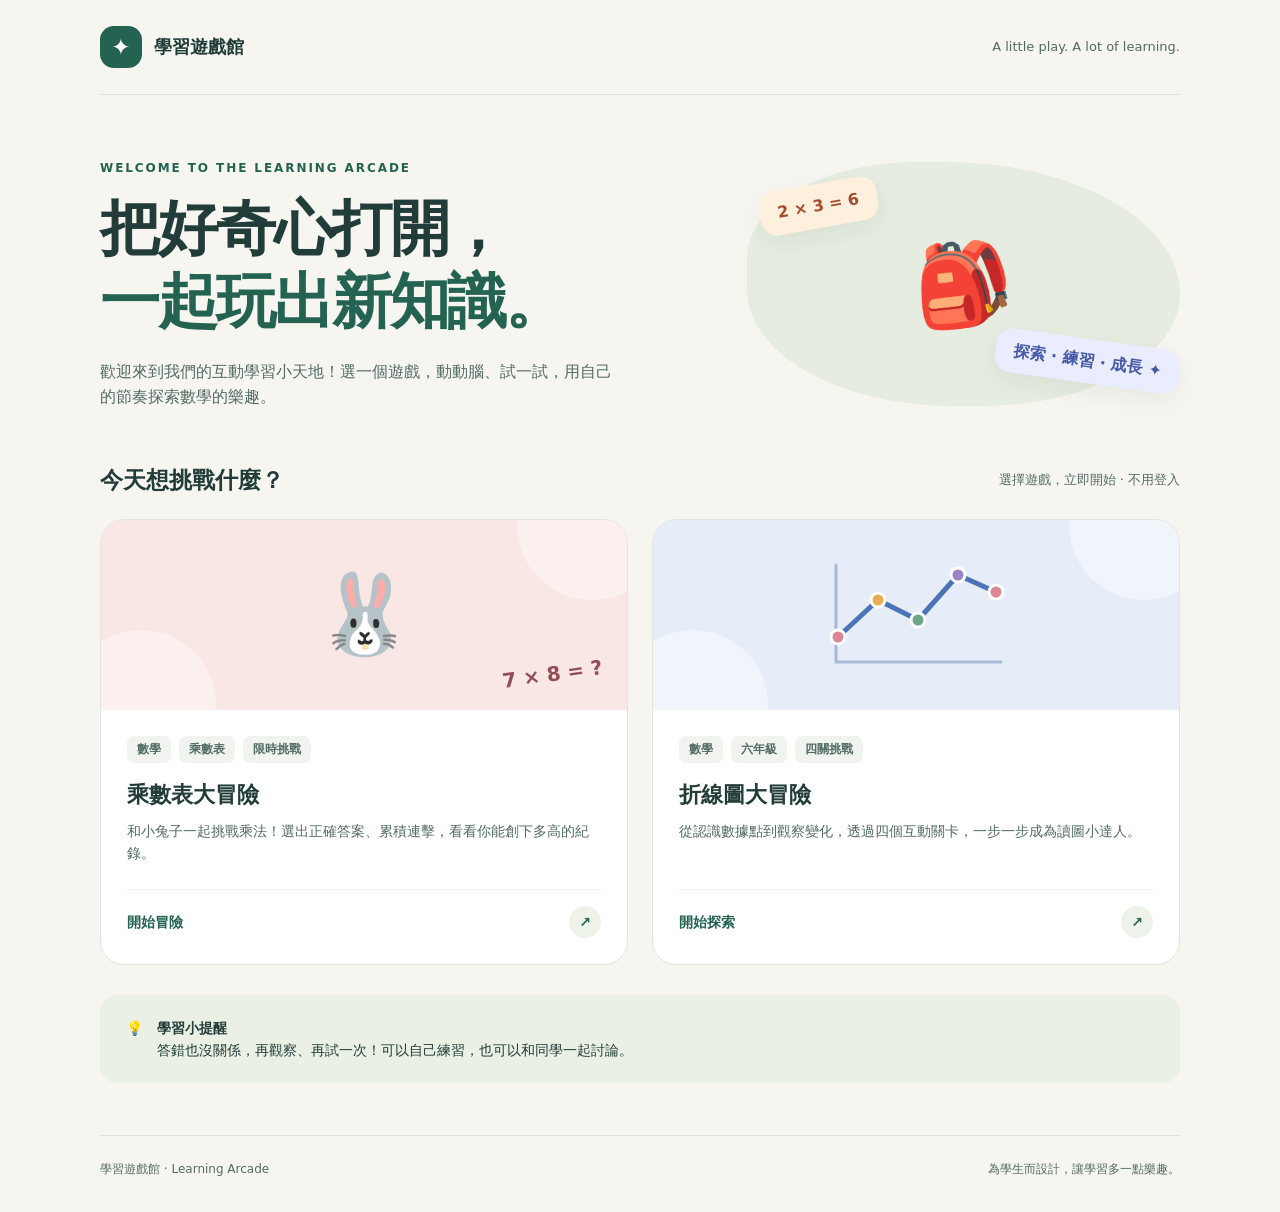
==== index.html @ dd7ea0e2 "Publish learning arcade and student HTML games" ====
<!DOCTYPE html>
<html lang="zh-Hant">
<head>
  <meta charset="UTF-8">
  <meta name="viewport" content="width=device-width, initial-scale=1.0">
  <meta name="description" content="學生的互動學習遊戲館：透過乘數表及折線圖小遊戲，讓數學學習更有趣。">
  <meta name="theme-color" content="#f6f5f0">
  <title>學習遊戲館 · Learning Arcade</title>
  <style>
    :root { color-scheme: light; --ink: #223d39; --muted: #526b65; --green: #246352; }
    * { box-sizing: border-box; }
    body { margin: 0; color: var(--ink); background: #f6f5f0; font-family: "Microsoft JhengHei", "PingFang TC", system-ui, sans-serif; line-height: 1.6; }
    a { color: inherit; }
    .wrap { width: min(1080px, calc(100% - 40px)); margin: 0 auto; }
    .skip-link { position: absolute; left: 20px; top: -100px; padding: 12px 20px; background: white; z-index: 2; }
    .skip-link:focus { top: 12px; }
    header { display: flex; align-items: center; justify-content: space-between; gap: 16px; padding: 26px 0; border-bottom: 1px solid #dce3d9; }
    .brand { display: flex; align-items: center; gap: 12px; font-weight: 800; font-size: 18px; }
    .brand-icon { display: grid; place-items: center; width: 42px; height: 42px; background: var(--green); color: white; border-radius: 14px; font-size: 23px; }
    .header-note { color: var(--muted); font-size: 13px; }
    .hero { display: grid; grid-template-columns: 1.4fr 1fr; align-items: center; gap: 40px; padding: 64px 0 52px; }
    .eyebrow { margin: 0 0 14px; color: var(--green); font-size: 12px; font-weight: 800; letter-spacing: .16em; }
    h1 { margin: 0 0 20px; font-size: clamp(36px, 5.5vw, 60px); line-height: 1.22; letter-spacing: -.035em; }
    h1 span { color: var(--green); }
    .intro { max-width: 520px; margin: 0; color: var(--muted); font-size: 16px; }
    .hero-art { position: relative; min-height: 244px; display: grid; place-items: center; background: #e6ecdf; border-radius: 42% 58% 49% 51%; }
    .art-main { font-size: 80px; transform: rotate(-8deg); }
    .sticker { position: absolute; background: #fff; padding: 9px 18px; border-radius: 16px; box-shadow: 0 8px 24px #223d3910; font-weight: 800; }
    .sticker.first { top: 22px; left: 12px; transform: rotate(-10deg); color: #a44c2d; background: #fff0dd; }
    .sticker.second { bottom: 24px; right: 0; transform: rotate(8deg); color: #465aa6; background: #e9edff; }
    .section-heading { display: flex; align-items: center; justify-content: space-between; gap: 16px; margin-bottom: 20px; }
    h2 { margin: 0; font-size: 23px; }
    .section-heading p { margin: 0; color: var(--muted); font-size: 13px; }
    .games { display: grid; grid-template-columns: repeat(2, minmax(0, 1fr)); gap: 24px; }
    .game { display: flex; flex-direction: column; border: 1px solid #e1e5dc; border-radius: 24px; overflow: hidden; text-decoration: none; background: #fff; transition: transform .2s, box-shadow .2s; }
    .game:hover { transform: translateY(-5px); box-shadow: 0 16px 32px #223d3910; }
    a:focus-visible { outline: 3px solid var(--green); outline-offset: 5px; }
    .game-art { position: relative; height: 190px; display: grid; place-items: center; overflow: hidden; }
    .pink { background: #f9e7e5; }
    .blue { background: #e6edf8; }
    .game-art::before, .game-art::after { content: ""; position: absolute; width: 150px; height: 150px; border-radius: 50%; background: #ffffff60; }
    .game-art::before { left: -35px; bottom: -70px; }
    .game-art::after { right: -40px; top: -70px; }
    .rabbit { font-size: 78px; }
    .equation { position: absolute; right: 24px; bottom: 20px; color: #944d54; font-size: 20px; font-weight: 800; transform: rotate(-8deg); }
    .chart { width: 200px; height: 130px; }
    .game-content { display: flex; flex-direction: column; flex: 1; padding: 26px; }
    .tags { display: flex; flex-wrap: wrap; gap: 8px; margin-bottom: 14px; }
    .tag { font-size: 12px; font-weight: 700; padding: 4px 10px; background: #f1f4ee; border-radius: 7px; color: #526b65; }
    h3 { font-size: 22px; margin: 0 0 8px; }
    .description { color: var(--muted); margin: 0 0 24px; font-size: 14px; }
    .play { display: flex; align-items: center; justify-content: space-between; margin-top: auto; padding-top: 16px; border-top: 1px solid #edf0e9; font-weight: 800; font-size: 14px; color: var(--green); }
    .arrow { display: grid; place-items: center; background: #edf3e9; width: 32px; height: 32px; border-radius: 50%; }
    .tip { display: flex; gap: 14px; padding: 22px 26px; margin: 30px 0 52px; border-radius: 18px; background: #eaf0e4; font-size: 14px; }
    .tip p { margin: 0; }
    footer { border-top: 1px solid #dce3d9; padding: 24px 0 32px; display: flex; justify-content: space-between; gap: 16px; color: var(--muted); font-size: 12px; }
    @media (max-width: 640px) {
      .wrap { width: calc(100% - 32px); }
      .header-note { display: none; }
      .hero { grid-template-columns: 1fr; gap: 24px; padding: 38px 0; }
      .hero-art { min-height: 170px; width: min(100%, 330px); justify-self: center; }
      .art-main { font-size: 60px; }
      .games { grid-template-columns: 1fr; }
      .section-heading { align-items: start; flex-direction: column; gap: 4px; }
      footer { flex-direction: column; gap: 4px; }
    }
    @media (prefers-reduced-motion: reduce) { .game { transition: none; } .game:hover { transform: none; } }
  </style>
</head>
<body>
  <a class="skip-link" href="#games">跳到遊戲列表</a>
  <div class="wrap">
    <header>
      <div class="brand"><span class="brand-icon" aria-hidden="true">✦</span> 學習遊戲館</div>
      <span class="header-note" lang="en">A little play. A lot of learning.</span>
    </header>
    <main>
      <section class="hero" aria-labelledby="welcome">
        <div>
          <p class="eyebrow" lang="en">WELCOME TO THE LEARNING ARCADE</p>
          <h1 id="welcome">把好奇心打開，<br><span>一起玩出新知識。</span></h1>
          <p class="intro">歡迎來到我們的互動學習小天地！選一個遊戲，動動腦、試一試，用自己的節奏探索數學的樂趣。</p>
        </div>
        <div class="hero-art" aria-hidden="true">
          <span class="sticker first">2 × 3 = 6</span>
          <span class="art-main">🎒</span>
          <span class="sticker second">探索 · 練習 · 成長 ✦</span>
        </div>
      </section>
      <section id="games" aria-labelledby="games-heading">
        <div class="section-heading">
          <h2 id="games-heading">今天想挑戰什麼？</h2>
          <p>選擇遊戲，立即開始 · 不用登入</p>
        </div>
        <div class="games">
          <!-- To add a game, copy a game link and update its href, title, tags, and description. -->
          <a class="game" href="./multiplication_game.html">
            <div class="game-art pink" aria-hidden="true"><span class="rabbit">🐰</span><span class="equation">7 × 8 = ?</span></div>
            <div class="game-content">
              <div class="tags"><span class="tag">數學</span><span class="tag">乘數表</span><span class="tag">限時挑戰</span></div>
              <h3>乘數表大冒險</h3>
              <p class="description">和小兔子一起挑戰乘法！選出正確答案、累積連擊，看看你能創下多高的紀錄。</p>
              <span class="play">開始冒險 <span class="arrow" aria-hidden="true">↗</span></span>
            </div>
          </a>
          <a class="game" href="./折線圖大冒險_六年級互動課件.html">
            <div class="game-art blue" aria-hidden="true">
              <svg class="chart" viewBox="0 0 200 130" fill="none">
                <path d="M20 15V112H185" stroke="#a8b9d5" stroke-width="3" stroke-linecap="round"/>
                <path d="M22 87L62 50L102 70L142 25L180 42" stroke="#4d74b6" stroke-width="5" stroke-linecap="round" stroke-linejoin="round"/>
                <g stroke="white" stroke-width="3"><circle cx="22" cy="87" r="7" fill="#dd8598"/><circle cx="62" cy="50" r="7" fill="#e7ad52"/><circle cx="102" cy="70" r="7" fill="#6da78b"/><circle cx="142" cy="25" r="7" fill="#9b85c6"/><circle cx="180" cy="42" r="7" fill="#dd8598"/></g>
              </svg>
            </div>
            <div class="game-content">
              <div class="tags"><span class="tag">數學</span><span class="tag">六年級</span><span class="tag">四關挑戰</span></div>
              <h3>折線圖大冒險</h3>
              <p class="description">從認識數據點到觀察變化，透過四個互動關卡，一步一步成為讀圖小達人。</p>
              <span class="play">開始探索 <span class="arrow" aria-hidden="true">↗</span></span>
            </div>
          </a>
        </div>
      </section>
      <aside class="tip"><span aria-hidden="true">💡</span><p><strong>學習小提醒</strong><br>答錯也沒關係，再觀察、再試一次！可以自己練習，也可以和同學一起討論。</p></aside>
    </main>
    <footer><span>學習遊戲館 · Learning Arcade</span><span>為學生而設計，讓學習多一點樂趣。</span></footer>
  </div>
</body>
</html>
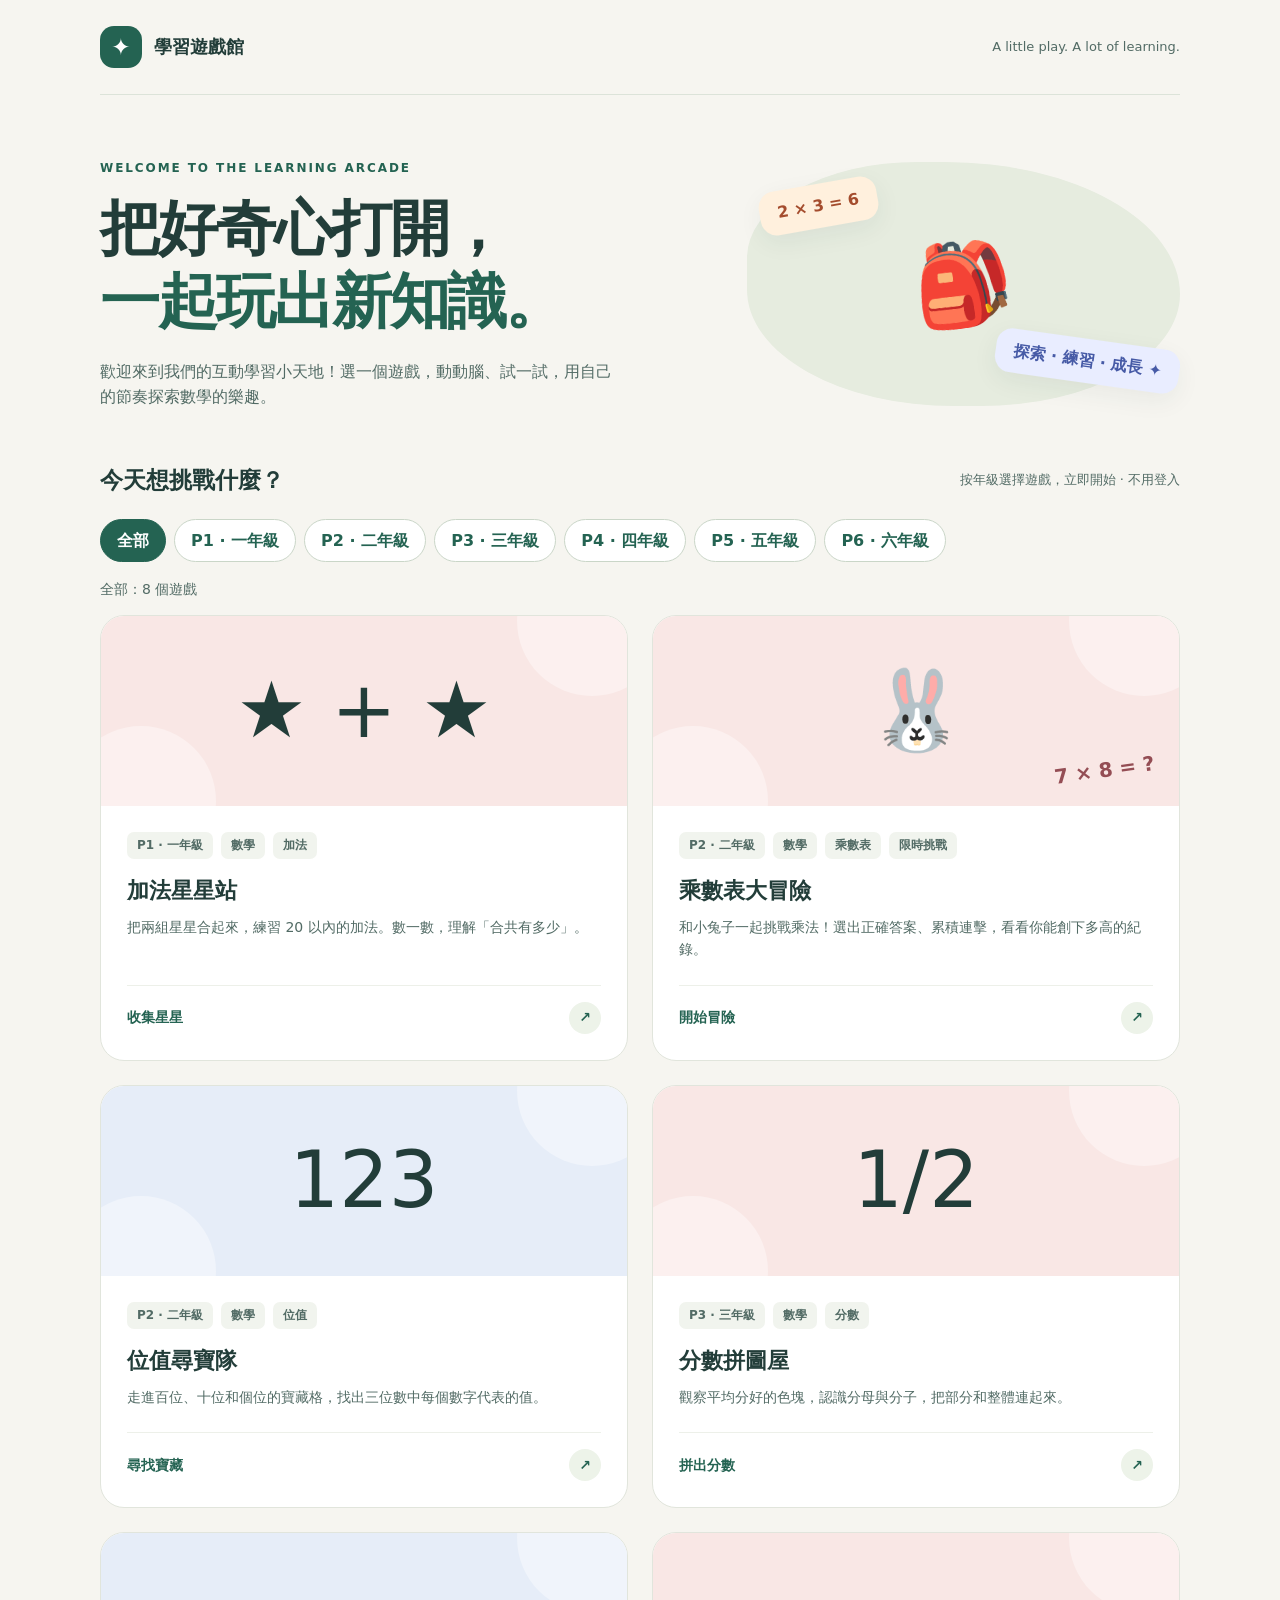
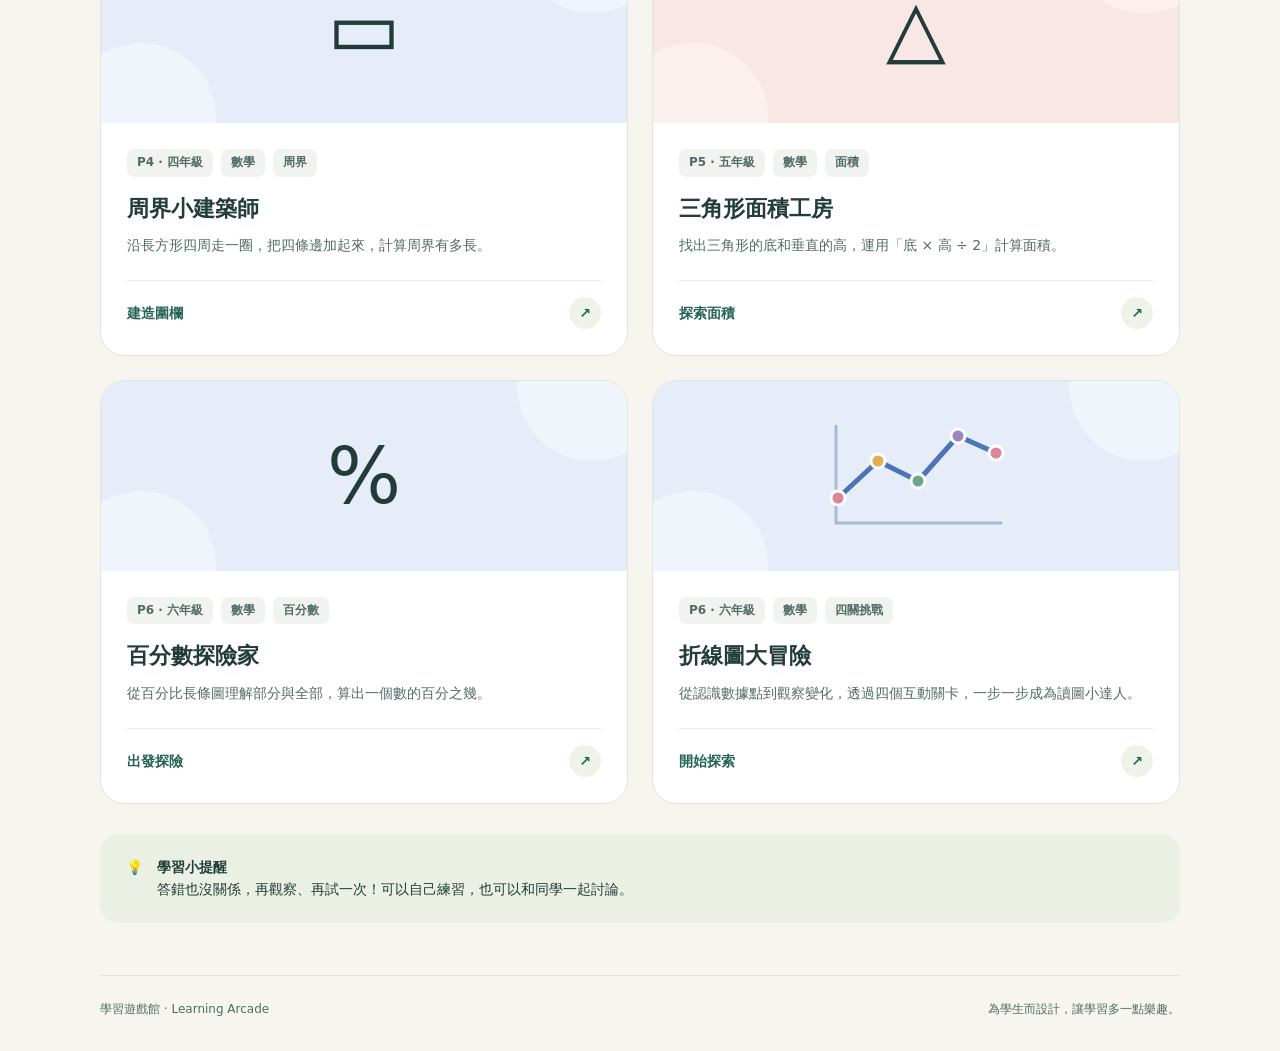
==== commit 20c815e6: "new p1-p6" ====
--- a/index.html
+++ b/index.html
@@ -3,7 +3,7 @@
 <head>
   <meta charset="UTF-8">
   <meta name="viewport" content="width=device-width, initial-scale=1.0">
-  <meta name="description" content="學生的互動學習遊戲館：透過乘數表及折線圖小遊戲，讓數學學習更有趣。">
+  <meta name="description" content="P1 至 P6 互動數學遊戲館：加法、位值、分數、周界、面積、百分數、乘數表及折線圖。">
   <meta name="theme-color" content="#f6f5f0">
   <title>學習遊戲館 · Learning Arcade</title>
   <style>
@@ -31,10 +31,16 @@
     .section-heading { display: flex; align-items: center; justify-content: space-between; gap: 16px; margin-bottom: 20px; }
     h2 { margin: 0; font-size: 23px; }
     .section-heading p { margin: 0; color: var(--muted); font-size: 13px; }
+    .filters { display: flex; flex-wrap: wrap; gap: 8px; margin-bottom: 16px; }
+    .filters[hidden], .game[hidden] { display: none; }
+    .filter { padding: 8px 16px; border: 1px solid #cad6c8; border-radius: 999px; background: #fff; color: var(--green); font: inherit; font-weight: 700; cursor: pointer; }
+    .filter[aria-pressed="true"] { background: var(--green); border-color: var(--green); color: #fff; }
+    .filter-status, .empty-state { color: var(--muted); font-size: 14px; }
+    .empty-state { padding: 32px 24px; border: 1px dashed #cad6c8; border-radius: 18px; text-align: center; }
     .games { display: grid; grid-template-columns: repeat(2, minmax(0, 1fr)); gap: 24px; }
     .game { display: flex; flex-direction: column; border: 1px solid #e1e5dc; border-radius: 24px; overflow: hidden; text-decoration: none; background: #fff; transition: transform .2s, box-shadow .2s; }
     .game:hover { transform: translateY(-5px); box-shadow: 0 16px 32px #223d3910; }
-    a:focus-visible { outline: 3px solid var(--green); outline-offset: 5px; }
+    a:focus-visible, button:focus-visible { outline: 3px solid var(--green); outline-offset: 5px; }
     .game-art { position: relative; height: 190px; display: grid; place-items: center; overflow: hidden; }
     .pink { background: #f9e7e5; }
     .blue { background: #e6edf8; }
@@ -90,20 +96,84 @@
       <section id="games" aria-labelledby="games-heading">
         <div class="section-heading">
           <h2 id="games-heading">今天想挑戰什麼？</h2>
-          <p>選擇遊戲，立即開始 · 不用登入</p>
-        </div>
-        <div class="games">
-          <!-- To add a game, copy a game link and update its href, title, tags, and description. -->
-          <a class="game" href="./multiplication_game.html">
+          <p>按年級選擇遊戲，立即開始 · 不用登入</p>
+        </div>
+        <div class="filters" role="group" aria-label="按年級篩選遊戲" hidden>
+          <button class="filter" type="button" data-grade="all" aria-pressed="true" aria-controls="game-list">全部</button>
+          <button class="filter" type="button" data-grade="p1" aria-pressed="false" aria-controls="game-list">P1 · 一年級</button>
+          <button class="filter" type="button" data-grade="p2" aria-pressed="false" aria-controls="game-list">P2 · 二年級</button>
+          <button class="filter" type="button" data-grade="p3" aria-pressed="false" aria-controls="game-list">P3 · 三年級</button>
+          <button class="filter" type="button" data-grade="p4" aria-pressed="false" aria-controls="game-list">P4 · 四年級</button>
+          <button class="filter" type="button" data-grade="p5" aria-pressed="false" aria-controls="game-list">P5 · 五年級</button>
+          <button class="filter" type="button" data-grade="p6" aria-pressed="false" aria-controls="game-list">P6 · 六年級</button>
+        </div>
+        <p class="filter-status" role="status" aria-live="polite" aria-atomic="true" hidden></p>
+        <div class="games" id="game-list">
+          <!-- To add a game, copy a game link and update its grade, href, title, tags, and description. -->
+          <a class="game" data-grade="p1" href="./p1/addition-stars.html">
+            <div class="game-art pink" aria-hidden="true"><span class="rabbit">★ + ★</span></div>
+            <div class="game-content">
+              <div class="tags"><span class="tag">P1 · 一年級</span><span class="tag">數學</span><span class="tag">加法</span></div>
+              <h3>加法星星站</h3>
+              <p class="description">把兩組星星合起來，練習 20 以內的加法。數一數，理解「合共有多少」。</p>
+              <span class="play">收集星星 <span class="arrow" aria-hidden="true">↗</span></span>
+            </div>
+          </a>
+          <a class="game" data-grade="p2" href="./p2/multiplication_game.html">
             <div class="game-art pink" aria-hidden="true"><span class="rabbit">🐰</span><span class="equation">7 × 8 = ?</span></div>
             <div class="game-content">
-              <div class="tags"><span class="tag">數學</span><span class="tag">乘數表</span><span class="tag">限時挑戰</span></div>
+              <div class="tags"><span class="tag">P2 · 二年級</span><span class="tag">數學</span><span class="tag">乘數表</span><span class="tag">限時挑戰</span></div>
               <h3>乘數表大冒險</h3>
               <p class="description">和小兔子一起挑戰乘法！選出正確答案、累積連擊，看看你能創下多高的紀錄。</p>
               <span class="play">開始冒險 <span class="arrow" aria-hidden="true">↗</span></span>
             </div>
           </a>
-          <a class="game" href="./折線圖大冒險_六年級互動課件.html">
+          <a class="game" data-grade="p2" href="./p2/place-value.html">
+            <div class="game-art blue" aria-hidden="true"><span class="rabbit">123</span></div>
+            <div class="game-content">
+              <div class="tags"><span class="tag">P2 · 二年級</span><span class="tag">數學</span><span class="tag">位值</span></div>
+              <h3>位值尋寶隊</h3>
+              <p class="description">走進百位、十位和個位的寶藏格，找出三位數中每個數字代表的值。</p>
+              <span class="play">尋找寶藏 <span class="arrow" aria-hidden="true">↗</span></span>
+            </div>
+          </a>
+          <a class="game" data-grade="p3" href="./p3/fraction-puzzle.html">
+            <div class="game-art pink" aria-hidden="true"><span class="rabbit">1/2</span></div>
+            <div class="game-content">
+              <div class="tags"><span class="tag">P3 · 三年級</span><span class="tag">數學</span><span class="tag">分數</span></div>
+              <h3>分數拼圖屋</h3>
+              <p class="description">觀察平均分好的色塊，認識分母與分子，把部分和整體連起來。</p>
+              <span class="play">拼出分數 <span class="arrow" aria-hidden="true">↗</span></span>
+            </div>
+          </a>
+          <a class="game" data-grade="p4" href="./p4/perimeter-builder.html">
+            <div class="game-art blue" aria-hidden="true"><span class="rabbit">▭</span></div>
+            <div class="game-content">
+              <div class="tags"><span class="tag">P4 · 四年級</span><span class="tag">數學</span><span class="tag">周界</span></div>
+              <h3>周界小建築師</h3>
+              <p class="description">沿長方形四周走一圈，把四條邊加起來，計算周界有多長。</p>
+              <span class="play">建造圍欄 <span class="arrow" aria-hidden="true">↗</span></span>
+            </div>
+          </a>
+          <a class="game" data-grade="p5" href="./p5/triangle-area.html">
+            <div class="game-art pink" aria-hidden="true"><span class="rabbit">△</span></div>
+            <div class="game-content">
+              <div class="tags"><span class="tag">P5 · 五年級</span><span class="tag">數學</span><span class="tag">面積</span></div>
+              <h3>三角形面積工房</h3>
+              <p class="description">找出三角形的底和垂直的高，運用「底 × 高 ÷ 2」計算面積。</p>
+              <span class="play">探索面積 <span class="arrow" aria-hidden="true">↗</span></span>
+            </div>
+          </a>
+          <a class="game" data-grade="p6" href="./p6/percentage-quest.html">
+            <div class="game-art blue" aria-hidden="true"><span class="rabbit">%</span></div>
+            <div class="game-content">
+              <div class="tags"><span class="tag">P6 · 六年級</span><span class="tag">數學</span><span class="tag">百分數</span></div>
+              <h3>百分數探險家</h3>
+              <p class="description">從百分比長條圖理解部分與全部，算出一個數的百分之幾。</p>
+              <span class="play">出發探險 <span class="arrow" aria-hidden="true">↗</span></span>
+            </div>
+          </a>
+          <a class="game" data-grade="p6" href="./p6/折線圖大冒險_六年級互動課件.html">
             <div class="game-art blue" aria-hidden="true">
               <svg class="chart" viewBox="0 0 200 130" fill="none">
                 <path d="M20 15V112H185" stroke="#a8b9d5" stroke-width="3" stroke-linecap="round"/>
@@ -112,17 +182,46 @@
               </svg>
             </div>
             <div class="game-content">
-              <div class="tags"><span class="tag">數學</span><span class="tag">六年級</span><span class="tag">四關挑戰</span></div>
+              <div class="tags"><span class="tag">P6 · 六年級</span><span class="tag">數學</span><span class="tag">四關挑戰</span></div>
               <h3>折線圖大冒險</h3>
               <p class="description">從認識數據點到觀察變化，透過四個互動關卡，一步一步成為讀圖小達人。</p>
               <span class="play">開始探索 <span class="arrow" aria-hidden="true">↗</span></span>
             </div>
           </a>
         </div>
+        <p class="empty-state" hidden>這個年級暫時未有遊戲，請選擇其他年級，稍後再來看看！</p>
       </section>
       <aside class="tip"><span aria-hidden="true">💡</span><p><strong>學習小提醒</strong><br>答錯也沒關係，再觀察、再試一次！可以自己練習，也可以和同學一起討論。</p></aside>
     </main>
     <footer><span>學習遊戲館 · Learning Arcade</span><span>為學生而設計，讓學習多一點樂趣。</span></footer>
   </div>
+  <script>
+    const filters = document.querySelector('.filters');
+    const filterButtons = filters.querySelectorAll('.filter');
+    const games = document.querySelectorAll('.game');
+    const status = document.querySelector('.filter-status');
+    const emptyState = document.querySelector('.empty-state');
+
+    function filterGames(selectedButton) {
+      const grade = selectedButton.dataset.grade;
+      let count = 0;
+      games.forEach(game => {
+        game.hidden = grade !== 'all' && game.dataset.grade !== grade;
+        if (!game.hidden) count++;
+      });
+      filterButtons.forEach(button => {
+        button.setAttribute('aria-pressed', String(button === selectedButton));
+      });
+      status.textContent = `${selectedButton.textContent}：${count} 個遊戲`;
+      emptyState.hidden = count !== 0;
+    }
+
+    filterButtons.forEach(button => {
+      button.addEventListener('click', () => filterGames(button));
+    });
+    filterGames(filterButtons[0]);
+    status.hidden = false;
+    filters.hidden = false;
+  </script>
 </body>
 </html>
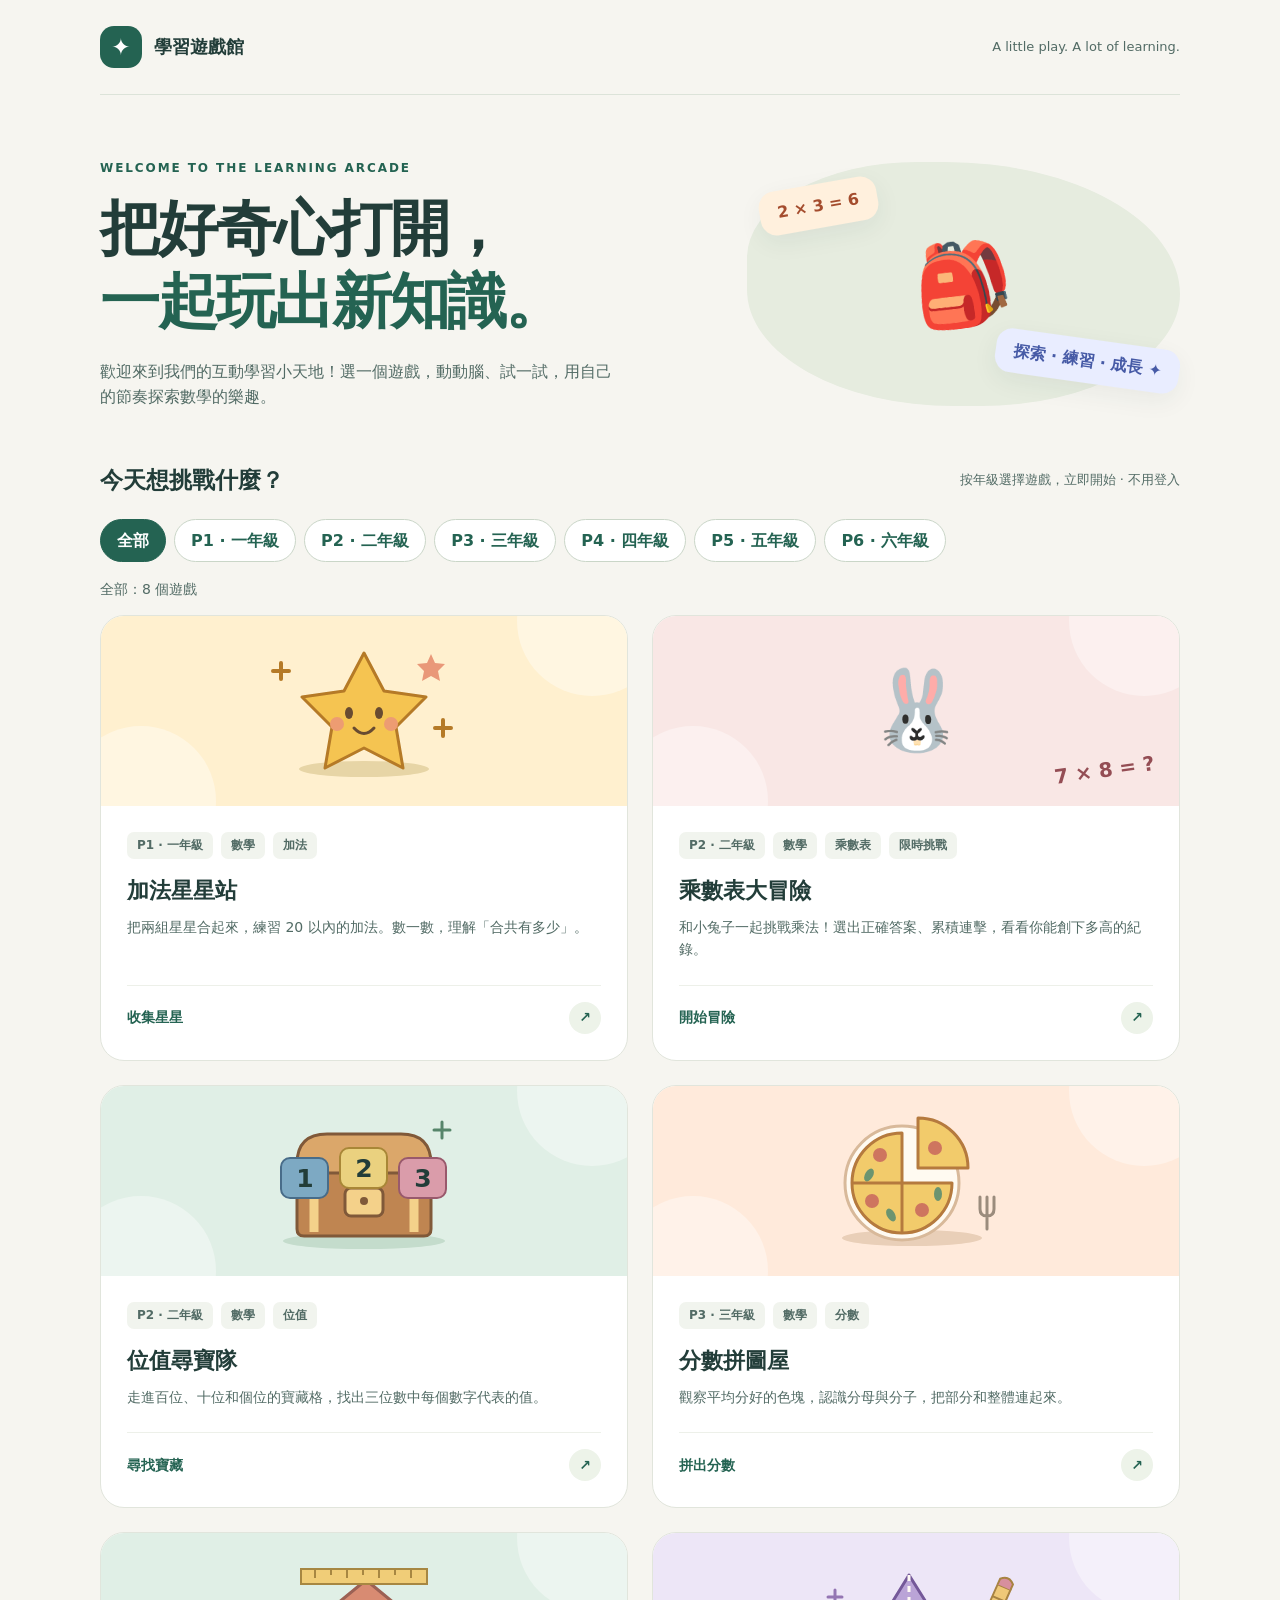
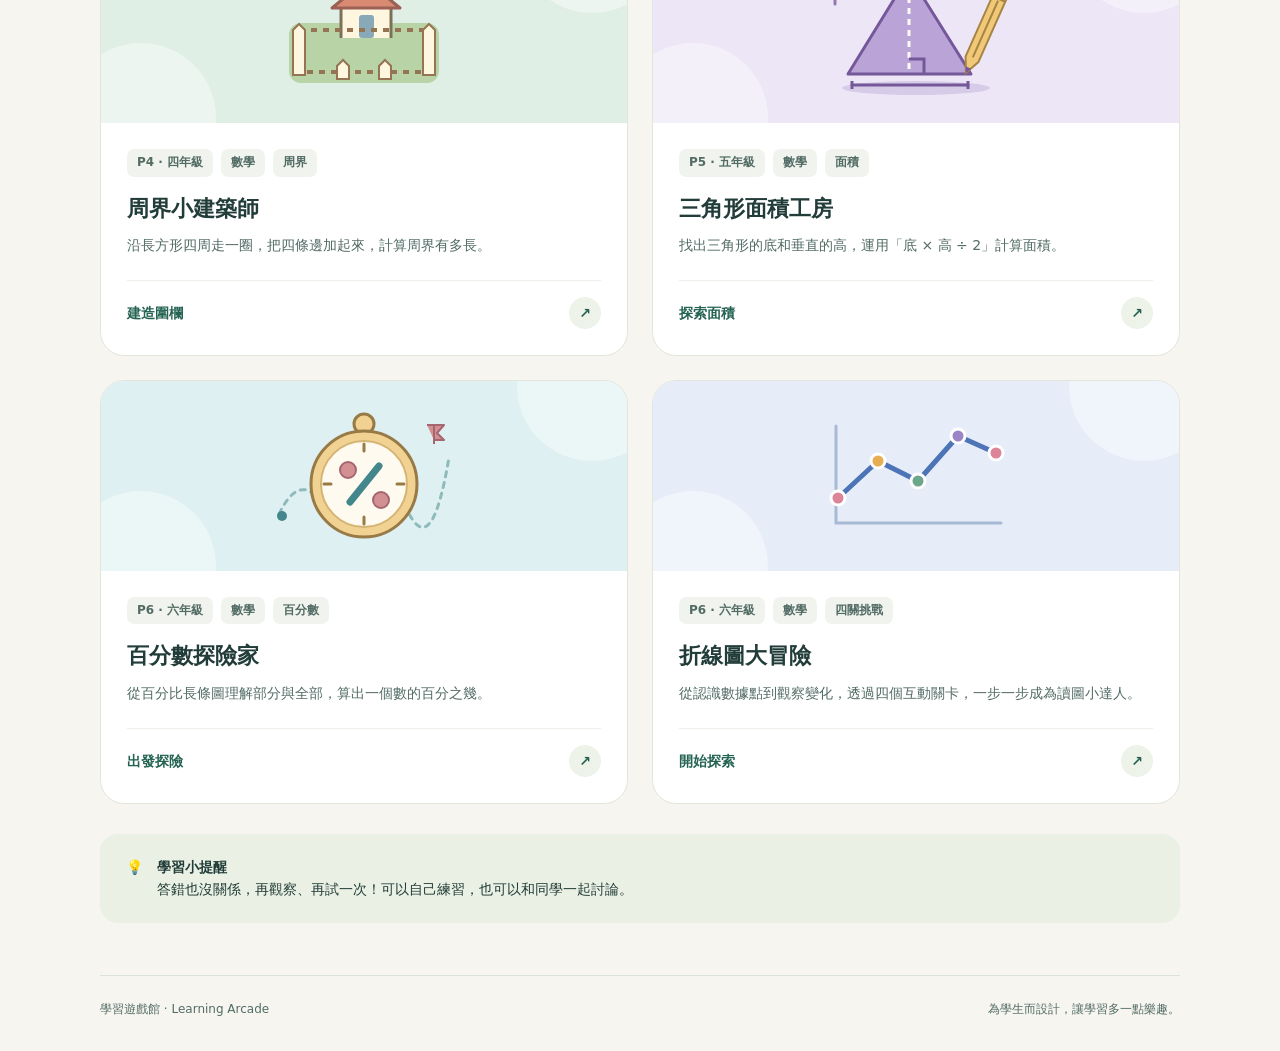
==== commit e63334f8: "Update index.html" ====
--- a/index.html
+++ b/index.html
@@ -44,6 +44,12 @@
     .game-art { position: relative; height: 190px; display: grid; place-items: center; overflow: hidden; }
     .pink { background: #f9e7e5; }
     .blue { background: #e6edf8; }
+    .gold { background: #fff0cf; }
+    .mint { background: #e0efe6; }
+    .peach { background: #ffeadb; }
+    .lavender { background: #ede6f7; }
+    .aqua { background: #dff0f2; }
+    .illustration { width: 220px; max-width: 90%; height: 150px; position: relative; z-index: 1; }
     .game-art::before, .game-art::after { content: ""; position: absolute; width: 150px; height: 150px; border-radius: 50%; background: #ffffff60; }
     .game-art::before { left: -35px; bottom: -70px; }
     .game-art::after { right: -40px; top: -70px; }
@@ -111,7 +117,18 @@
         <div class="games" id="game-list">
           <!-- To add a game, copy a game link and update its grade, href, title, tags, and description. -->
           <a class="game" data-grade="p1" href="./p1/addition-stars.html">
-            <div class="game-art pink" aria-hidden="true"><span class="rabbit">★ + ★</span></div>
+            <div class="game-art gold" aria-hidden="true">
+              <svg class="illustration" viewBox="0 0 220 150" fill="none">
+                <ellipse cx="110" cy="133" rx="65" ry="8" fill="#e7d5a6"/>
+                <path d="M110 17L130 55L172 61L142 91L149 132L110 112L71 132L78 91L48 61L90 55Z" fill="#f5c451" stroke="#b57a27" stroke-width="3" stroke-linejoin="round"/>
+                <ellipse cx="95" cy="77" rx="4" ry="6" fill="#684b31"/>
+                <ellipse cx="125" cy="77" rx="4" ry="6" fill="#684b31"/>
+                <path d="M100 92Q110 103 120 92" stroke="#684b31" stroke-width="3" stroke-linecap="round"/>
+                <circle cx="83" cy="88" r="7" fill="#ed9c72"/><circle cx="137" cy="88" r="7" fill="#ed9c72"/>
+                <path d="M27 27V43M19 35H35M189 84V100M181 92H197" stroke="#b57a27" stroke-width="4" stroke-linecap="round"/>
+                <path d="M177 18L181 27L191 28L184 35L186 45L177 40L168 45L170 35L163 28L173 27Z" fill="#e99879"/>
+              </svg>
+            </div>
             <div class="game-content">
               <div class="tags"><span class="tag">P1 · 一年級</span><span class="tag">數學</span><span class="tag">加法</span></div>
               <h3>加法星星站</h3>
@@ -129,7 +146,23 @@
             </div>
           </a>
           <a class="game" data-grade="p2" href="./p2/place-value.html">
-            <div class="game-art blue" aria-hidden="true"><span class="rabbit">123</span></div>
+            <div class="game-art mint" aria-hidden="true">
+              <svg class="illustration" viewBox="0 0 220 150" fill="none">
+                <ellipse cx="110" cy="135" rx="81" ry="8" fill="#c4dccc"/>
+                <path d="M43 78V58Q43 28 73 28H147Q177 28 177 58V78Z" fill="#dba76a" stroke="#805939" stroke-width="3"/>
+                <path d="M43 67H177V123Q177 130 170 130H50Q43 130 43 123Z" fill="#bf8551" stroke="#805939" stroke-width="3"/>
+                <path d="M60 78V126M160 78V126" stroke="#f4d18a" stroke-width="9"/>
+                <rect x="91" y="82" width="38" height="28" rx="6" fill="#f4d18a" stroke="#805939" stroke-width="3"/>
+                <circle cx="110" cy="95" r="4" fill="#805939"/>
+                <rect x="27" y="52" width="47" height="40" rx="9" fill="#7da9c3" stroke="#486c89" stroke-width="2"/>
+                <rect x="86" y="42" width="47" height="40" rx="9" fill="#ead17f" stroke="#a98737" stroke-width="2"/>
+                <rect x="145" y="52" width="47" height="40" rx="9" fill="#da9caa" stroke="#99596c" stroke-width="2"/>
+                <g fill="#223d39" font-family="system-ui, sans-serif" font-size="25" font-weight="800" text-anchor="middle">
+                  <text x="51" y="81">1</text><text x="110" y="71">2</text><text x="169" y="81">3</text>
+                </g>
+                <path d="M188 16V32M180 24H196" stroke="#56856a" stroke-width="3" stroke-linecap="round"/>
+              </svg>
+            </div>
             <div class="game-content">
               <div class="tags"><span class="tag">P2 · 二年級</span><span class="tag">數學</span><span class="tag">位值</span></div>
               <h3>位值尋寶隊</h3>
@@ -138,7 +171,18 @@
             </div>
           </a>
           <a class="game" data-grade="p3" href="./p3/fraction-puzzle.html">
-            <div class="game-art pink" aria-hidden="true"><span class="rabbit">1/2</span></div>
+            <div class="game-art peach" aria-hidden="true">
+              <svg class="illustration" viewBox="0 0 220 150" fill="none">
+                <ellipse cx="106" cy="132" rx="70" ry="8" fill="#e9cfb8"/>
+                <circle cx="96" cy="77" r="57" fill="#fffaf1" stroke="#d8b99a" stroke-width="3"/>
+                <path d="M96 77L96 27A50 50 0 1 0 146 77Z" fill="#f2cb6b" stroke="#b57a3e" stroke-width="3" stroke-linejoin="round"/>
+                <path d="M96 77H46M96 77V127" stroke="#b57a3e" stroke-width="3"/>
+                <path d="M112 62V12A50 50 0 0 1 162 62Z" fill="#f2cb6b" stroke="#b57a3e" stroke-width="3" stroke-linejoin="round"/>
+                <g fill="#ce755f"><circle cx="74" cy="49" r="7"/><circle cx="66" cy="95" r="7"/><circle cx="116" cy="104" r="7"/><circle cx="129" cy="42" r="7"/></g>
+                <g fill="#6b9470"><ellipse cx="63" cy="69" rx="4" ry="7" transform="rotate(30 63 69)"/><ellipse cx="85" cy="109" rx="4" ry="7" transform="rotate(-30 85 109)"/><ellipse cx="132" cy="88" rx="4" ry="7"/></g>
+                <path d="M181 91V123M174 91V103Q174 110 181 110Q188 110 188 103V91" stroke="#9b8c7d" stroke-width="3" stroke-linecap="round"/>
+              </svg>
+            </div>
             <div class="game-content">
               <div class="tags"><span class="tag">P3 · 三年級</span><span class="tag">數學</span><span class="tag">分數</span></div>
               <h3>分數拼圖屋</h3>
@@ -147,7 +191,21 @@
             </div>
           </a>
           <a class="game" data-grade="p4" href="./p4/perimeter-builder.html">
-            <div class="game-art blue" aria-hidden="true"><span class="rabbit">▭</span></div>
+            <div class="game-art mint" aria-hidden="true">
+              <svg class="illustration" viewBox="0 0 220 150" fill="none">
+                <rect x="35" y="70" width="150" height="60" rx="12" fill="#b8d4a6"/>
+                <path d="M87 85V53H137V85" fill="#fff6df" stroke="#7b7158" stroke-width="3"/>
+                <path d="M78 55L112 27L146 55Z" fill="#d88b72" stroke="#9c6154" stroke-width="3" stroke-linejoin="round"/>
+                <rect x="105" y="62" width="15" height="23" rx="3" fill="#88a9b8"/>
+                <path d="M45 77H175V119H45Z" stroke="#947452" stroke-width="4" stroke-dasharray="6 6"/>
+                <g fill="#fff6df" stroke="#947452" stroke-width="2">
+                  <path d="M39 122V77L45 71L51 77V122Z"/><path d="M169 122V77L175 71L181 77V122Z"/>
+                  <path d="M83 126V113L89 107L95 113V126Z"/><path d="M125 126V113L131 107L137 113V126Z"/>
+                </g>
+                <path d="M47 16H173V31H47Z" fill="#f0cd78" stroke="#a78742" stroke-width="2"/>
+                <path d="M61 17V25M77 17V22M93 17V25M109 17V22M125 17V25M141 17V22M157 17V25" stroke="#a78742" stroke-width="2"/>
+              </svg>
+            </div>
             <div class="game-content">
               <div class="tags"><span class="tag">P4 · 四年級</span><span class="tag">數學</span><span class="tag">周界</span></div>
               <h3>周界小建築師</h3>
@@ -156,7 +214,23 @@
             </div>
           </a>
           <a class="game" data-grade="p5" href="./p5/triangle-area.html">
-            <div class="game-art pink" aria-hidden="true"><span class="rabbit">△</span></div>
+            <div class="game-art lavender" aria-hidden="true">
+              <svg class="illustration" viewBox="0 0 220 150" fill="none">
+                <ellipse cx="110" cy="135" rx="74" ry="7" fill="#d7cce7"/>
+                <path d="M42 121L103 22L165 121Z" fill="#baa4d7" stroke="#745899" stroke-width="3" stroke-linejoin="round"/>
+                <path d="M103 22V121" stroke="#fffaf4" stroke-width="3" stroke-dasharray="6 5"/>
+                <path d="M103 106H118V121" stroke="#745899" stroke-width="3"/>
+                <path d="M46 132H162" stroke="#745899" stroke-width="3" stroke-linecap="round"/>
+                <path d="M46 128V136M162 128V136" stroke="#745899" stroke-width="3"/>
+                <g transform="rotate(24 179 77)">
+                  <path d="M172 30H186V109L179 124L172 109Z" fill="#efc878" stroke="#a88342" stroke-width="2"/>
+                  <path d="M172 43H186M179 45V107" stroke="#a88342" stroke-width="2"/>
+                  <path d="M176 118L179 124L182 118" fill="#745899"/>
+                  <path d="M172 30V24Q179 17 186 24V30" fill="#d78f9e" stroke="#a88342" stroke-width="2"/>
+                </g>
+                <path d="M29 37V51M22 44H36" stroke="#9476b3" stroke-width="3" stroke-linecap="round"/>
+              </svg>
+            </div>
             <div class="game-content">
               <div class="tags"><span class="tag">P5 · 五年級</span><span class="tag">數學</span><span class="tag">面積</span></div>
               <h3>三角形面積工房</h3>
@@ -165,7 +239,20 @@
             </div>
           </a>
           <a class="game" data-grade="p6" href="./p6/percentage-quest.html">
-            <div class="game-art blue" aria-hidden="true"><span class="rabbit">%</span></div>
+            <div class="game-art aqua" aria-hidden="true">
+              <svg class="illustration" viewBox="0 0 220 150" fill="none">
+                <path d="M25 113Q45 72 66 100T106 85T151 104T195 56" stroke="#8ebabc" stroke-width="3" stroke-dasharray="5 6" stroke-linecap="round"/>
+                <circle cx="110" cy="23" r="10" fill="#f1d292" stroke="#977a45" stroke-width="3"/>
+                <circle cx="110" cy="83" r="53" fill="#f1d292" stroke="#977a45" stroke-width="3"/>
+                <circle cx="110" cy="83" r="43" fill="#fffaf0" stroke="#d5b574" stroke-width="2"/>
+                <path d="M110 43V50M110 116V123M70 83H77M143 83H150" stroke="#977a45" stroke-width="3" stroke-linecap="round"/>
+                <path d="M96 101L125 65" stroke="#43868b" stroke-width="7" stroke-linecap="round"/>
+                <circle cx="94" cy="69" r="8" fill="#d39092" stroke="#a56671" stroke-width="2"/>
+                <circle cx="127" cy="99" r="8" fill="#d39092" stroke="#a56671" stroke-width="2"/>
+                <path d="M180 24V43M173 24H190L183 32L190 39H180" fill="#d39092" stroke="#a56671" stroke-width="2" stroke-linejoin="round"/>
+                <circle cx="28" cy="115" r="5" fill="#43868b"/>
+              </svg>
+            </div>
             <div class="game-content">
               <div class="tags"><span class="tag">P6 · 六年級</span><span class="tag">數學</span><span class="tag">百分數</span></div>
               <h3>百分數探險家</h3>
